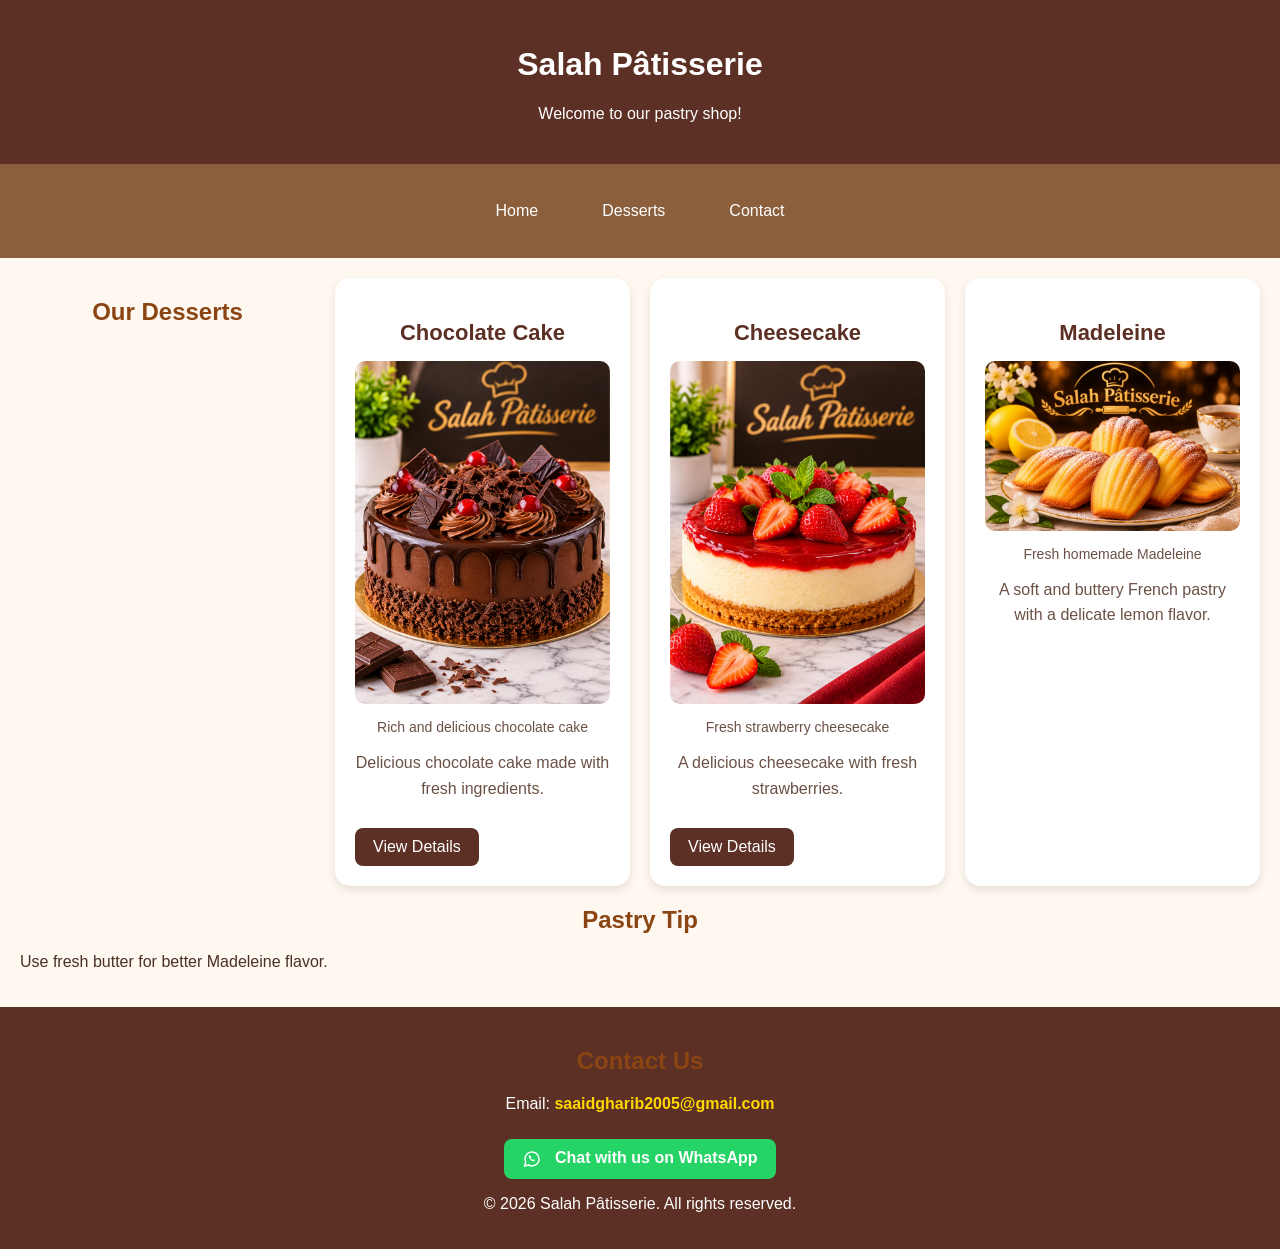
==== index.html @ 4a06bf6f "Add link to cheesecake details in index.html" ====
<!DOCTYPE html>
<html lang="en">

<head>
    <meta charset="UTF-8">
    <meta name="viewport" content="width=device-width, initial-scale=1.0">
    <meta name="description" content="Discover homemade cakes, cheesecakes, and delicious French Madeleine pastries at Salah Pâtisserie.">
    <meta property="og:title" content="Salah Pâtisserie | Homemade Cakes & Desserts">
    <meta property="og:description" content="Discover delicious homemade cakes, cheesecakes, and French Madeleine pastries.">
    <meta property="og:type" content="website">
    <meta property="og:url" content="https://seb-maker12.github.io/Salah-patisserie/">
    <title>Salah Pâtisserie | Homemade Cakes & Desserts</title>
    <link rel="stylesheet" href="style.css">
</head>

<body>

    <!-- Header -->
    <header id="home">
        <h1>Salah Pâtisserie</h1>
        <p>Welcome to our pastry shop!</p>
    </header>

    <!-- Navigation -->
    <nav aria-label="Main navigation">
        <a href="#home">Home</a>
        <a href="#desserts">Desserts</a>
        <a href="#contact">Contact</a>
    </nav>

    <!-- Main Content -->
    <main>

        <!-- Desserts Section -->
        <section id="desserts">
            <h2>Our Desserts</h2>

            <article>
                <h3>Chocolate Cake</h3>

                <figure>
                    <img src="chocolate-cake(1).png" alt="Chocolate Cake">
                    <figcaption>Rich and delicious chocolate cake</figcaption>
                </figure>
                <p>Delicious chocolate cake made with fresh ingredients.</p>
                <a href="chocolate-cake.html">View Details</a>
            </article>

            <article>
                <h3>Cheesecake</h3>

                <figure>
                    <img src="cheesecake(1).png" alt="Strawberry Cheesecake">
                    <figcaption>Fresh strawberry cheesecake</figcaption>
                </figure> 
                <p>A delicious cheesecake with fresh strawberries.</p>
                <a href="cheesecake.html">View Details</a>
            </article>

            <article>
                <h3>Madeleine</h3>

                <figure>
                    <img src="madeleine-with-logo.png" alt="Golden Madeleine pastries with Salah Pâtisserie logo">
                    
                    <figcaption>Fresh homemade Madeleine</figcaption>
                </figure>

                <p>A soft and buttery French pastry with a delicate lemon flavor.</p>
            </article>

        </section>

        <!-- Additional Information -->
        <aside>
            <h2>Pastry Tip</h2>
            <p>Use fresh butter for better Madeleine flavor.</p>
        </aside>

    </main>

    <!-- Footer -->
    <footer id="contact">
    <h2>Contact Us</h2>

    <p>
        Email:
        <a href="mailto:saaidgharib2005@gmail.com">
            saaidgharib2005@gmail.com
        </a>
    </p>

    <p>
        <a href="https://wa.me/212654527966"
   target="_blank"
   rel="noopener noreferrer"
   aria-label="Chat with Salah Pâtisserie on WhatsApp">

    <svg class="whatsapp-icon"
         xmlns="http://www.w3.org/2000/svg"
         viewBox="0 0 24 24"
         aria-hidden="true">
        <path d="M20.5 11.8a8.5 8.5 0 0 1-12.6 7.4L3 20.5l1.4-4.7a8.5 8.5 0 1 1 16.1-4z"
              fill="none"
              stroke="currentColor"
              stroke-width="1.8"
              stroke-linejoin="round"/>
        <path d="M8.5 7.5c-.4.5-.6 1-.5 1.6.2 1.7 2.5 4.5 4.5 5.4.7.3 1.3.4 1.8.1l1.2-.9-1.8-1.4-1.1.7c-.9-.4-1.8-1.3-2.2-2.2l.7-1.1-1.4-1.8-1.2-.4z"
              fill="currentColor"/>
    </svg>

    Chat with us on WhatsApp
        </a>
    </p>

    <p>© 2026 Salah Pâtisserie. All rights reserved.</p>
    </footer>

</body>
</html>
---- style.css ----
/* General style */
body {
    background-color: #fff8f0;
    font-family: Arial, sans-serif;
    color: #4a3025;
    margin: 0;
}

/* Header */
header {
    background-color: #5c3025;
    color: white;
    text-align: center;
    padding: 25px;
}

/* Navigation */
nav {
    background-color: #8b5e3c;
    display: flex;
    justify-content: center;
    align-items: center;
    flex-wrap: wrap;
    gap: 10px;
    padding: 15px;
}

nav a {
    color: white;
    text-decoration: none;
    margin: 15px;
    padding: 8px 12px;
    border-radius: 5px;
    transition: color 0.3s ease;
}

nav a:hover,
nav a:active {
    color: #ffd700;
    background-color: #5c3025;
}

/* Main content */
main {
    padding: 20px;
}

h2 {
    color: #8b4513;
    text-align: center;
}

/* Dessert cards */
#desserts {
    display: grid;
    grid-template-columns: repeat(auto-fit, minmax(250px, 1fr));
    gap: 20px;
}

article {
    background-color: white;
    padding: 20px;
    margin: 0;
    border-radius: 15px;
    box-shadow: 0 4px 10px rgba(0, 0, 0, 0.1);
    transition: transform 0.3s ease, box-shadow 0.3s ease;
}

article:hover {
    transform: translateY(-5px);
    box-shadow: 0 5px 15px rgba(0, 0, 0, 0.15);
}

article h3 {
    color: #5c3025;
    text-align: center;
    font-size: 22px;
    margin-bottom: 15px;
}

article p {
    color: #6b5145;
    font-size: 16px;
    line-height: 1.6;
    text-align: center;
    margin-top: 10px;
}

/* Images */
img {
    width: 100%;
    max-width: 400px;
    height: auto;
    border-radius: 10px;
    display: block;
    margin: 15px auto;
}

/* Figure and image captions */
figure {
    margin: 15px 0;
    text-align: center;
}

figcaption {
    color: #6b5145;
    font-size: 14px;
    margin-top: 8px;
    text-align: center;
}

article img {
    transition: transform 0.3s ease;
}

article img:hover {
    transform: scale(1.05);
}

/* Footer */
footer {
    background-color: #5c3025;
    color: white;
    text-align: center;
    padding: 20px;
}

footer a {
    text-decoration: none;
    font-weight: bold;
}

footer a[href^="mailto:"] {
    color: #ffd700;
    transition: color 0.3s ease;
}

footer a[href^="mailto:"]:hover {
    color: white;
    text-decoration: underline;
}

/* WhatsApp button */
footer a[href*="wa.me"] {
    display: inline-block;
    background-color: #25D366;
    color: white;
    padding: 10px 18px;
    border-radius: 8px;
    margin-top: 10px;
    transition: background-color 0.3s ease;
}

footer a[href*="wa.me"]:hover {
    background-color: #128C7E;
}

.whatsapp-icon {
    width: 20px;
    height: 20px;
    vertical-align: middle;
    margin-right: 8px;
}

/* Mobile responsive design */
@media (max-width: 600px) {
    #desserts {
        grid-template-columns: 1fr;
        gap: 15px;
    }

    article {
        padding: 15px;
    }

    article h3 {
        font-size: 20px;
    }

    article img {
        max-width: 100%;
    }
}

article a {
    display: inline-block;
    background-color: #5c3025;
    color: white;
    text-decoration: none;
    padding: 10px 18px;
    border-radius: 8px;
    margin-top: 10px;
    transition: background-color 0.3s ease;
}

article a:hover {
    background-color: #8b5e3c;
}

/* Smooth scrolling */
html {
    scroll-behavior: smooth;
}
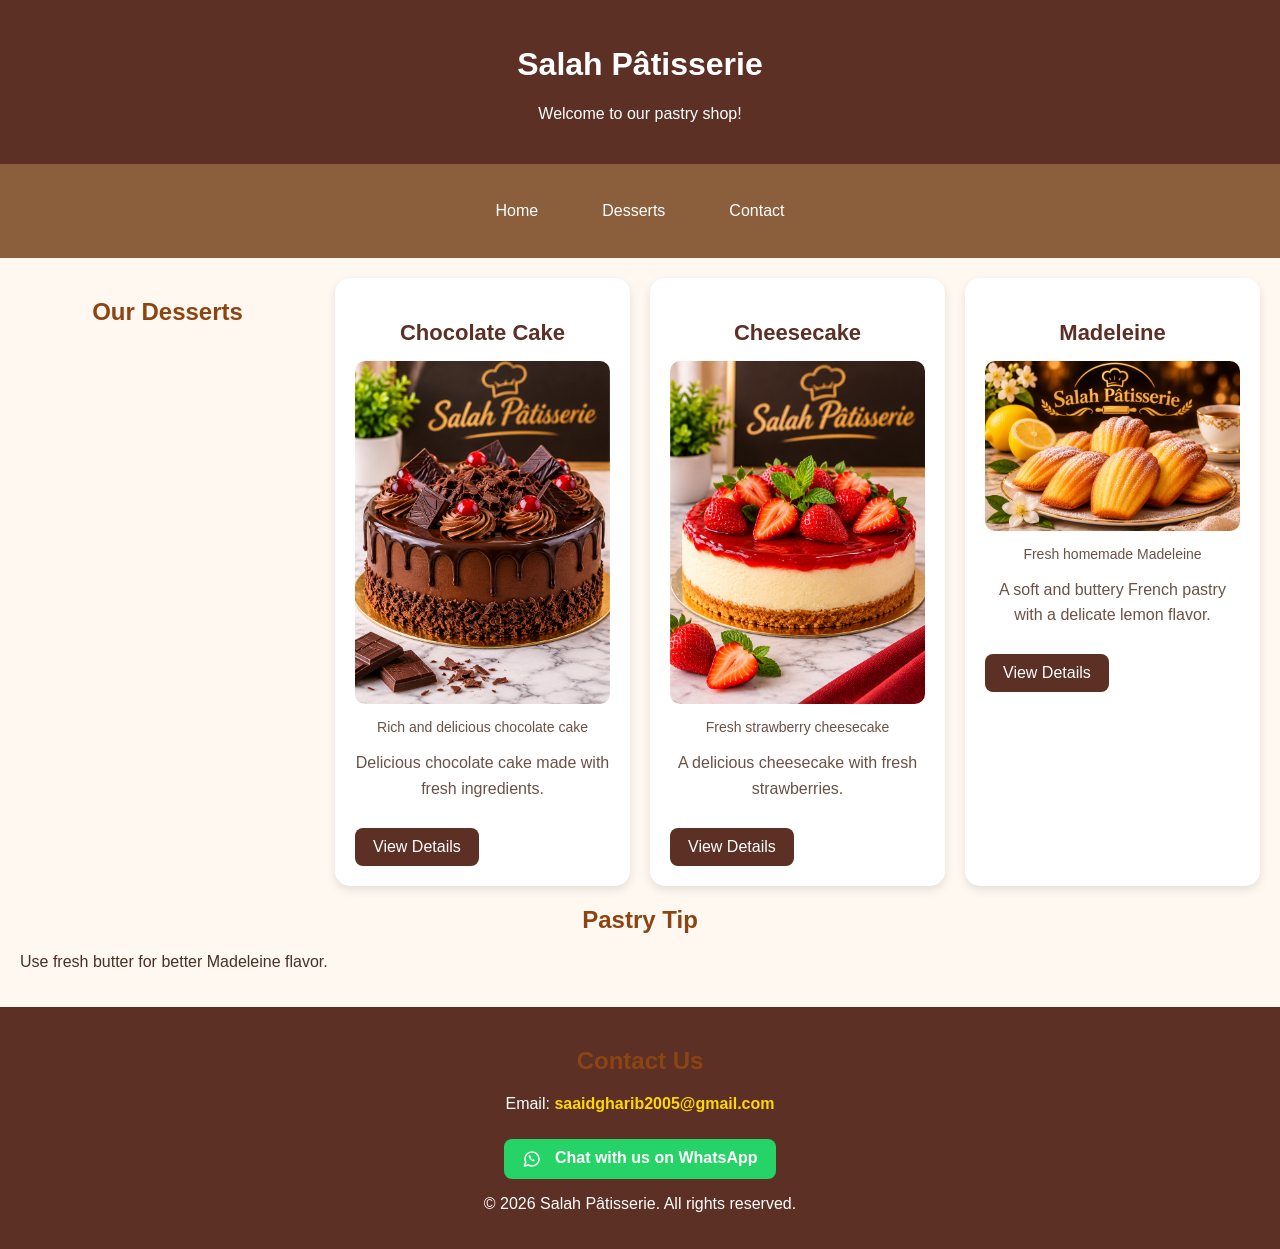
==== commit b6763f3d: "Add link to view details for madeleine article" ====
--- a/index.html
+++ b/index.html
@@ -68,6 +68,9 @@
                 </figure>
 
                 <p>A soft and buttery French pastry with a delicate lemon flavor.</p>
+
+                <a href="madeleine.html">View Details</a>
+                
             </article>
 
         </section>
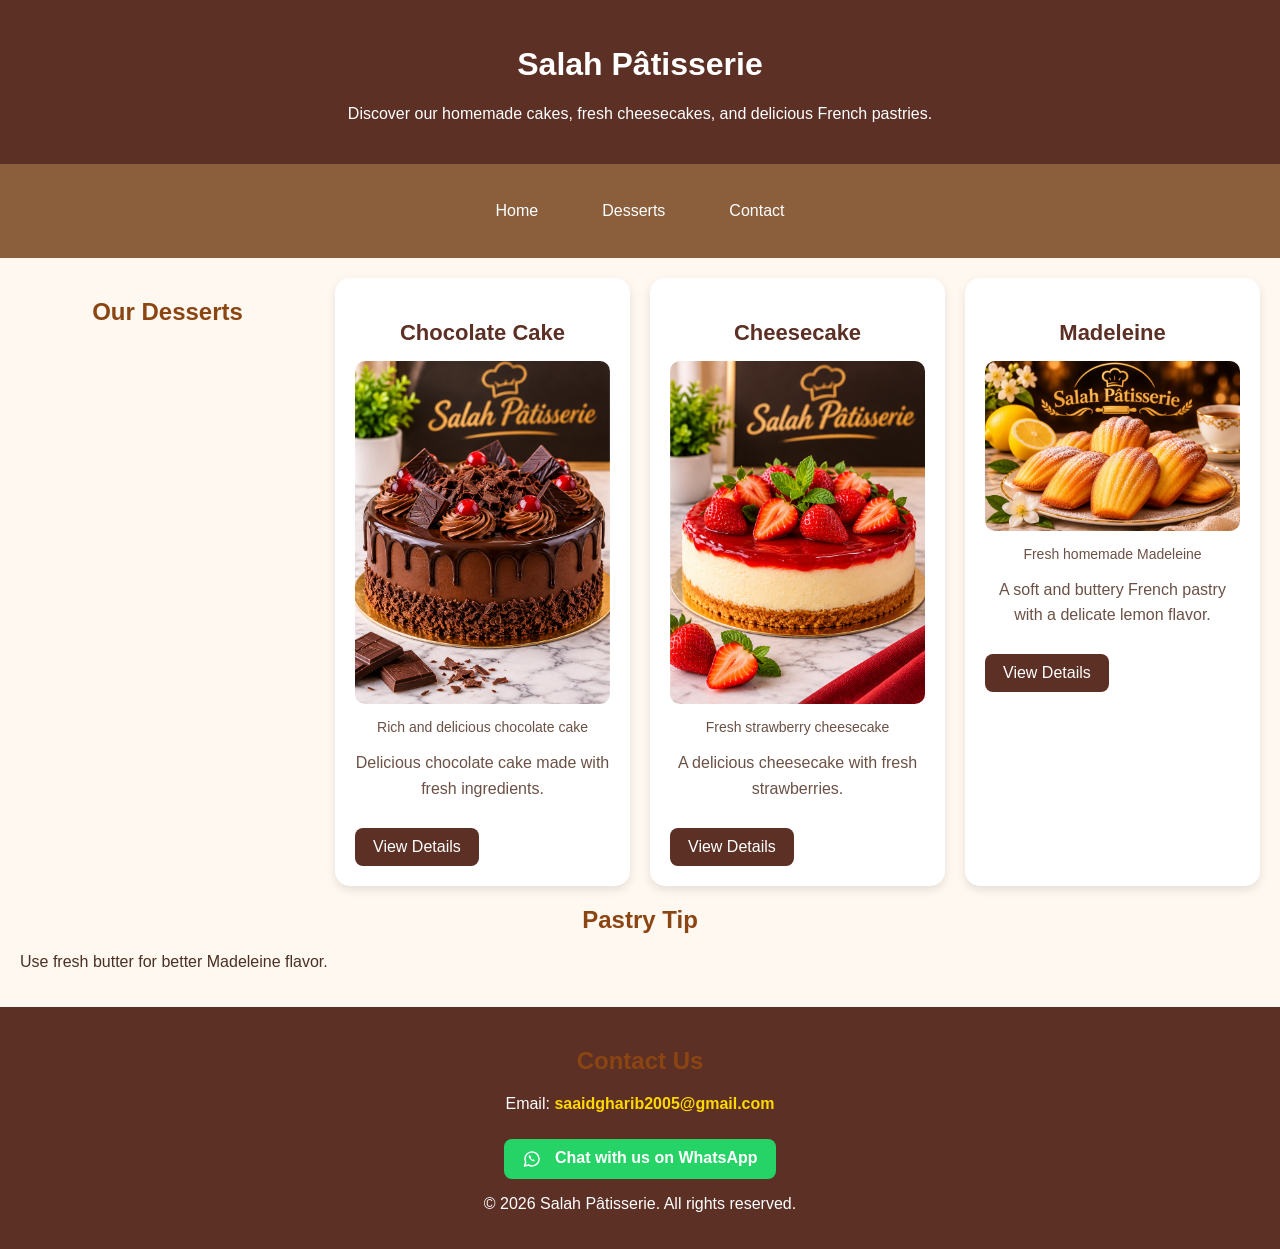
==== commit 5fad1440: "Enhance SEO with Open Graph meta tags Added Open Graph meta tags for locale and site name." ====
--- a/index.html
+++ b/index.html
@@ -3,13 +3,26 @@
 <html lang="en">
 
 <head>
+    
+<!-- Google tag (gtag.js) -->
+<script async src="https://www.googletagmanager.com/gtag/js?id=G-TXE2PYJN0Y"></script>
+<script>
+    window.dataLayer = window.dataLayer || [];
+    function gtag(){dataLayer.push(arguments);}
+    gtag('js', new Date());
+    gtag('config', 'G-TXE2PYJN0Y');
+</script>
+    
     <meta charset="UTF-8">
     <meta name="viewport" content="width=device-width, initial-scale=1.0">
-    <meta name="description" content="Discover homemade cakes, cheesecakes, and delicious French Madeleine pastries at Salah Pâtisserie.">
+    <meta name="description" content="Explore Salah Pâtisserie for homemade chocolate cakes, fresh strawberry cheesecakes, and delicious French Madeleine pastries. Discover our desserts and get in touch with us.">
     <meta property="og:title" content="Salah Pâtisserie | Homemade Cakes & Desserts">
     <meta property="og:description" content="Discover delicious homemade cakes, cheesecakes, and French Madeleine pastries.">
     <meta property="og:type" content="website">
+    <meta property="og:locale" content="en_US">
+    <meta property="og:site_name" content="Salah Pâtisserie">
     <meta property="og:url" content="https://seb-maker12.github.io/Salah-patisserie/">
+    <link rel="canonical" href="https://seb-maker12.github.io/Salah-patisserie/">
     <title>Salah Pâtisserie | Homemade Cakes & Desserts</title>
     <link rel="stylesheet" href="style.css">
 </head>
@@ -19,7 +32,7 @@
     <!-- Header -->
     <header id="home">
         <h1>Salah Pâtisserie</h1>
-        <p>Welcome to our pastry shop!</p>
+        <p>Discover our homemade cakes, fresh cheesecakes, and delicious French pastries.</p>
     </header>
 
     <!-- Navigation -->
@@ -40,7 +53,7 @@
                 <h3>Chocolate Cake</h3>
 
                 <figure>
-                    <img src="chocolate-cake(1).png" alt="Chocolate Cake">
+                    <img src="chocolate-cake(1).png" alt="Homemade chocolate cake with rich chocolate topping">
                     <figcaption>Rich and delicious chocolate cake</figcaption>
                 </figure>
                 <p>Delicious chocolate cake made with fresh ingredients.</p>
@@ -51,7 +64,7 @@
                 <h3>Cheesecake</h3>
 
                 <figure>
-                    <img src="cheesecake(1).png" alt="Strawberry Cheesecake">
+                    <img src="cheesecake(1).png" alt="Fresh strawberry cheesecake with strawberries">
                     <figcaption>Fresh strawberry cheesecake</figcaption>
                 </figure> 
                 <p>A delicious cheesecake with fresh strawberries.</p>
@@ -62,14 +75,14 @@
                 <h3>Madeleine</h3>
 
                 <figure>
-                    <img src="madeleine-with-logo.png" alt="Golden Madeleine pastries with Salah Pâtisserie logo">
+                    <img src="madeleine-with-logo.png" alt="Homemade golden French Madeleine pastries with lemon flavor">
                     
                     <figcaption>Fresh homemade Madeleine</figcaption>
                 </figure>
 
                 <p>A soft and buttery French pastry with a delicate lemon flavor.</p>
 
-                <a href="madeleine.html">View Details</a>
+                 <a href="madeleine.html">View Details</a>
                 
             </article>
 
